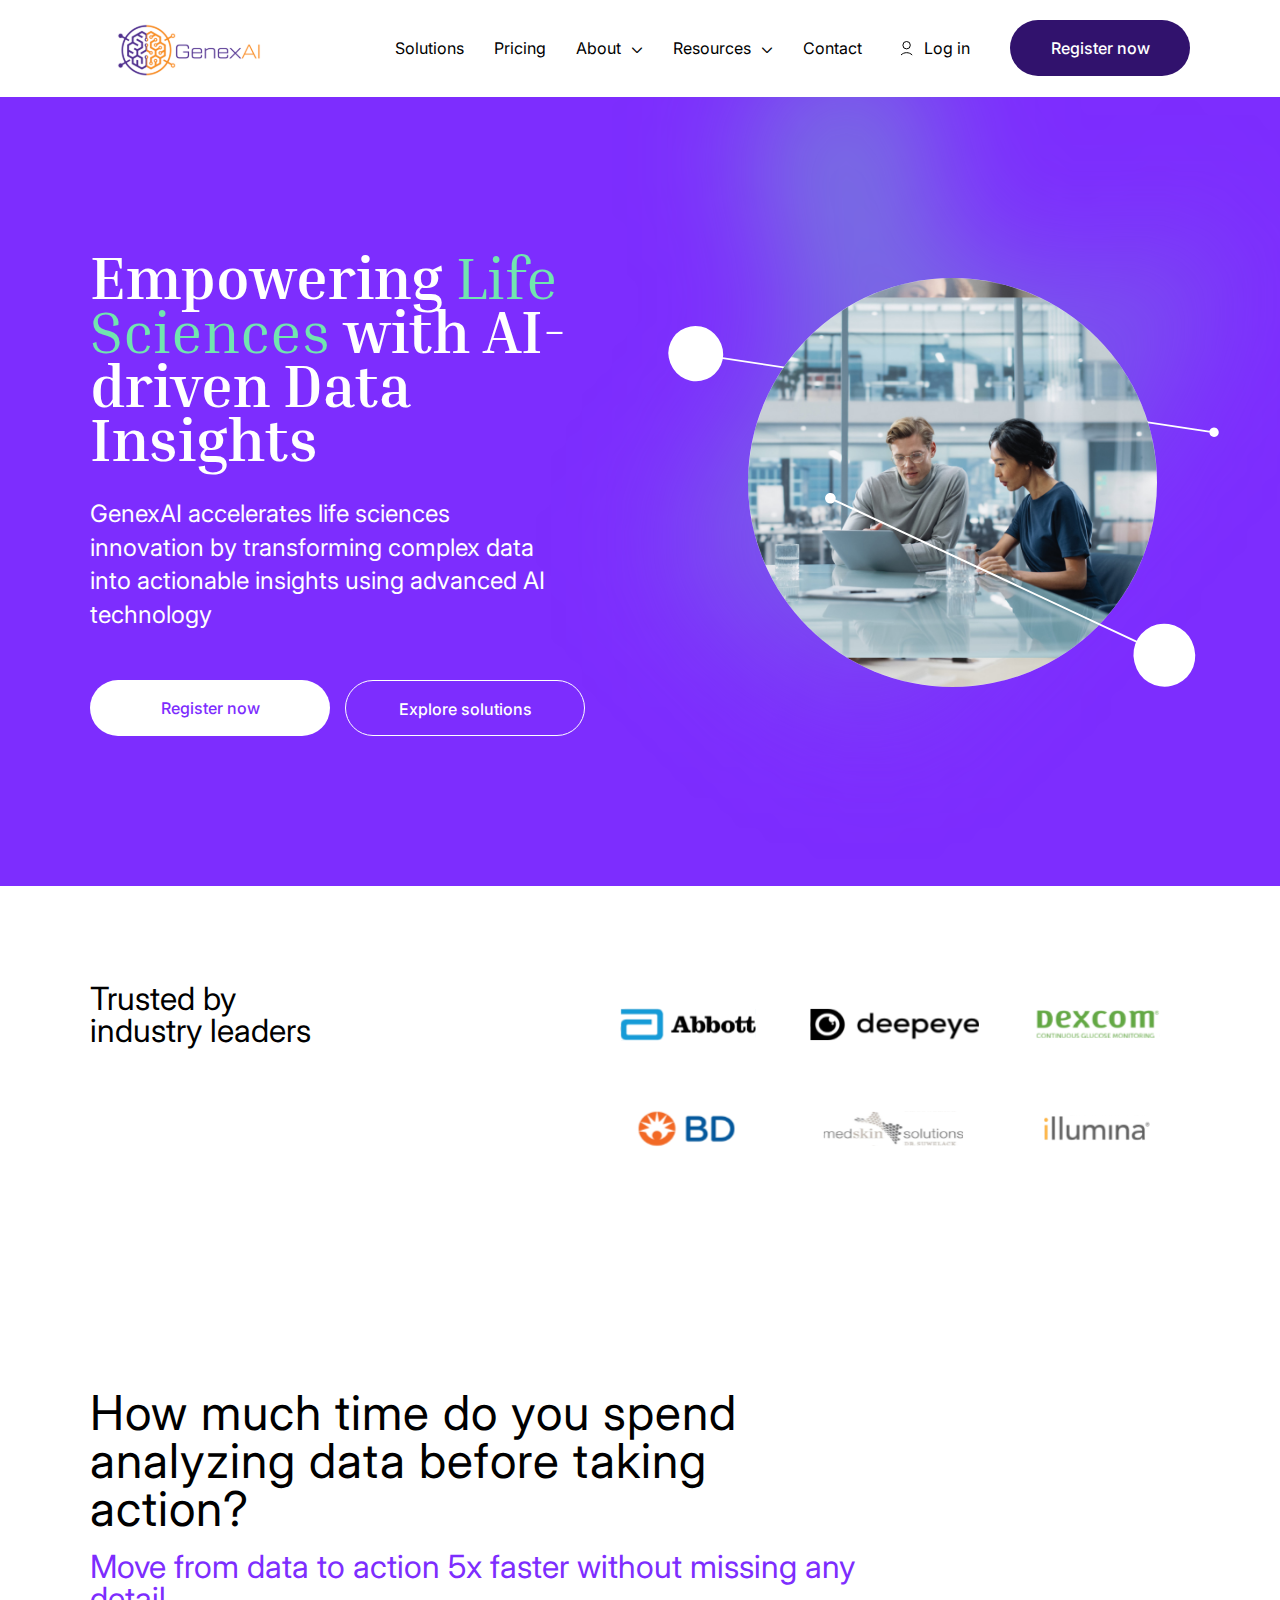
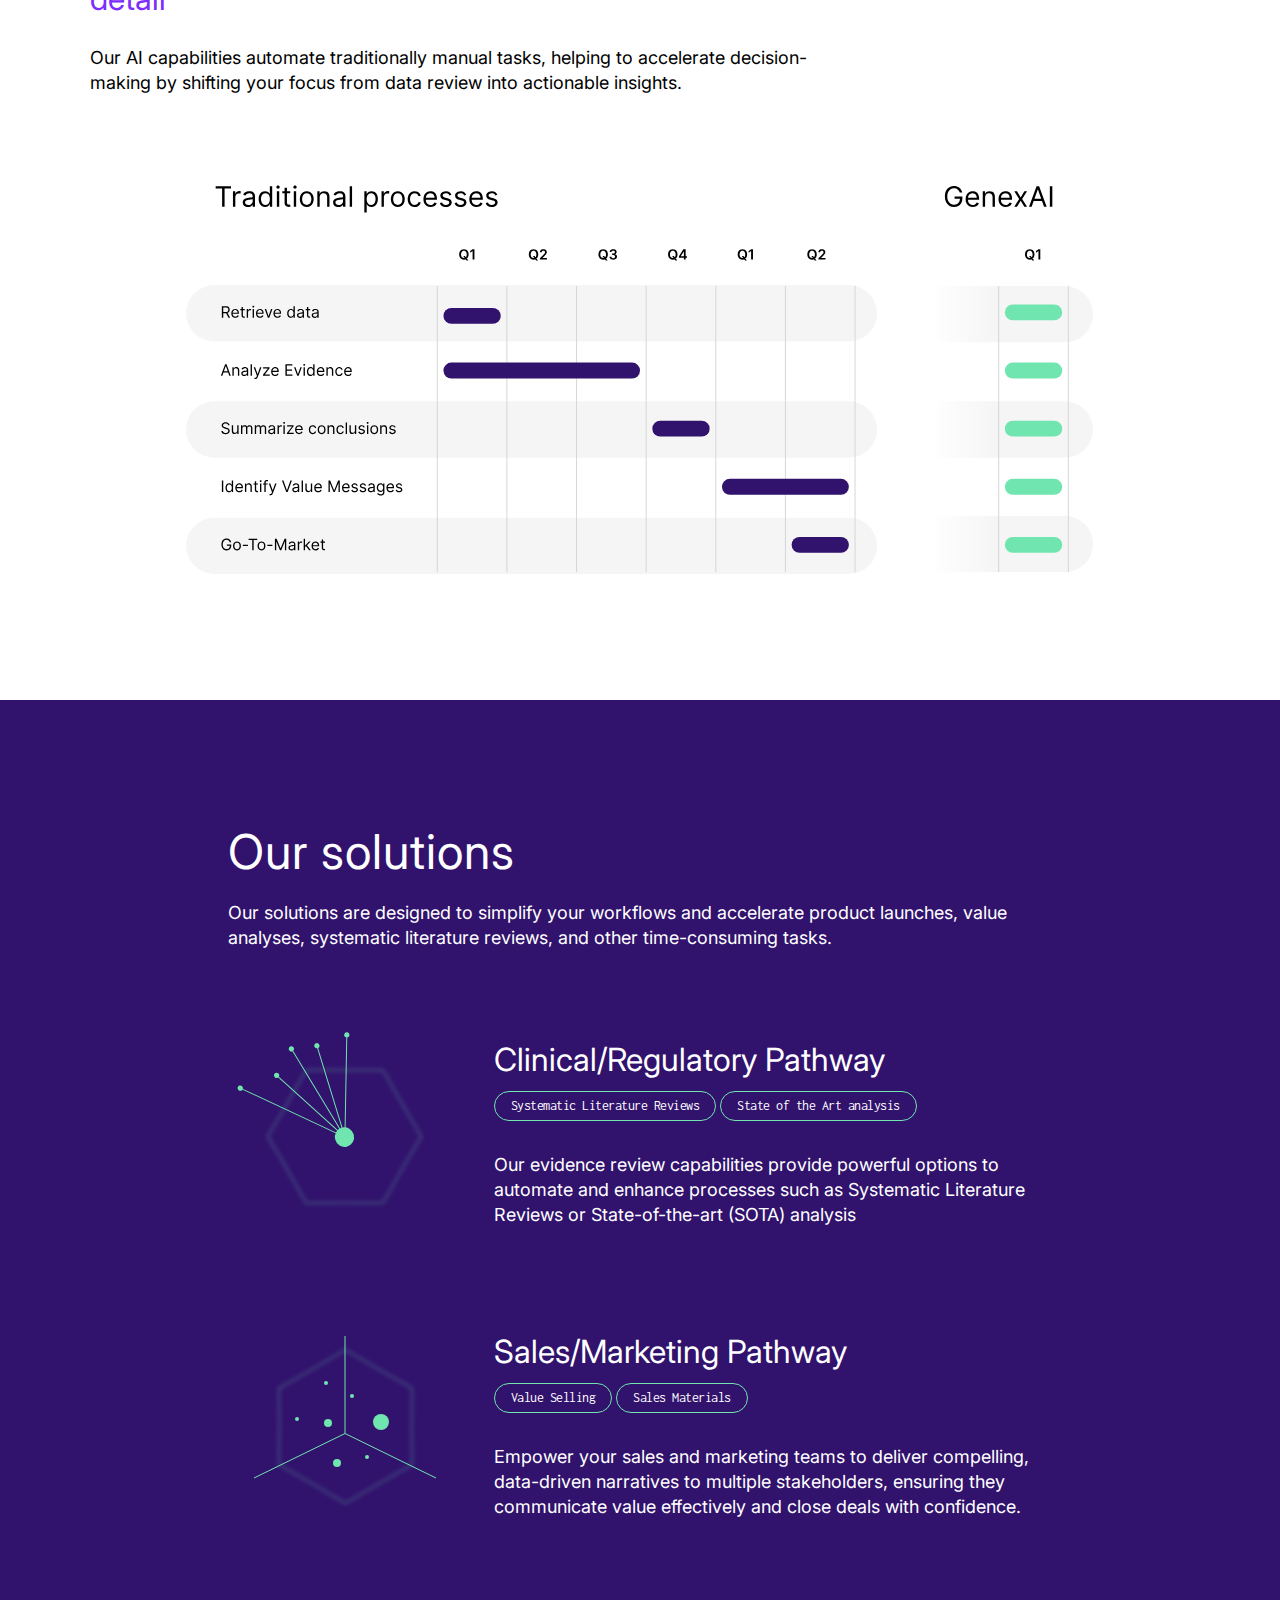
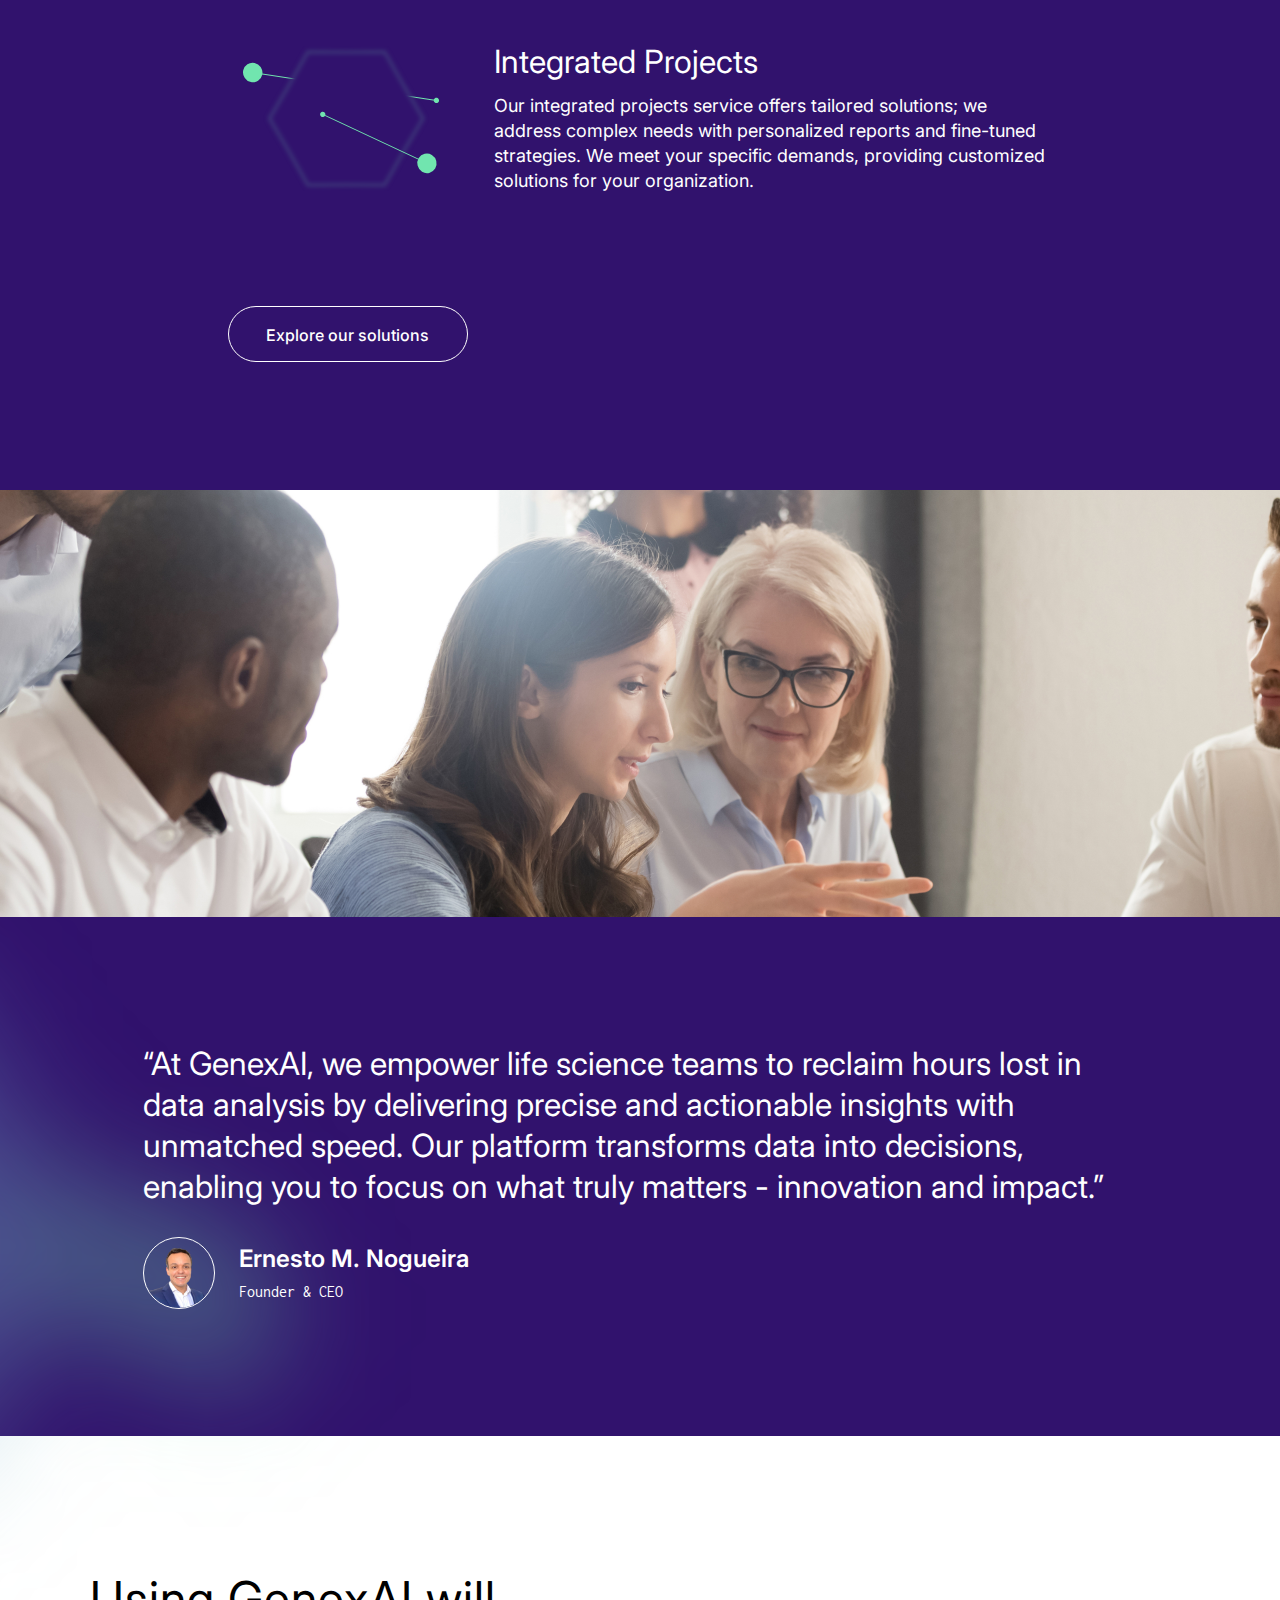
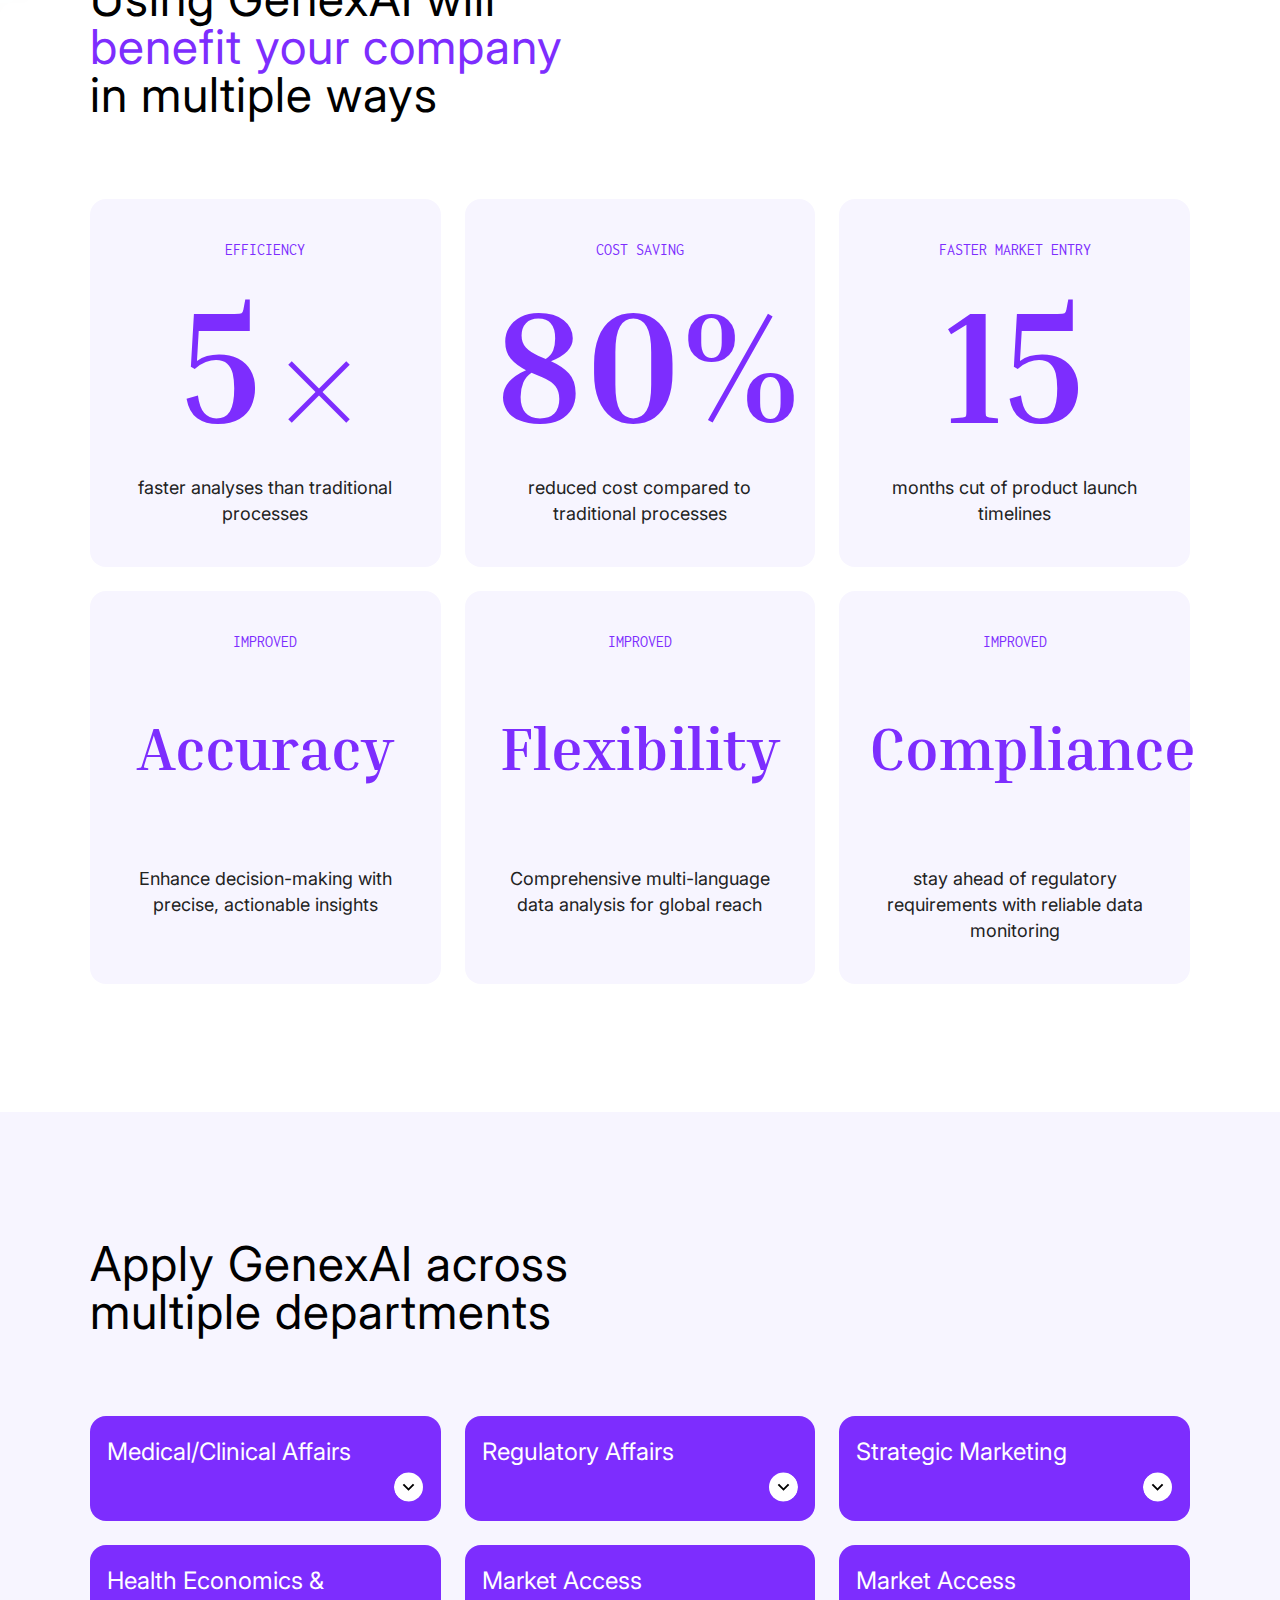
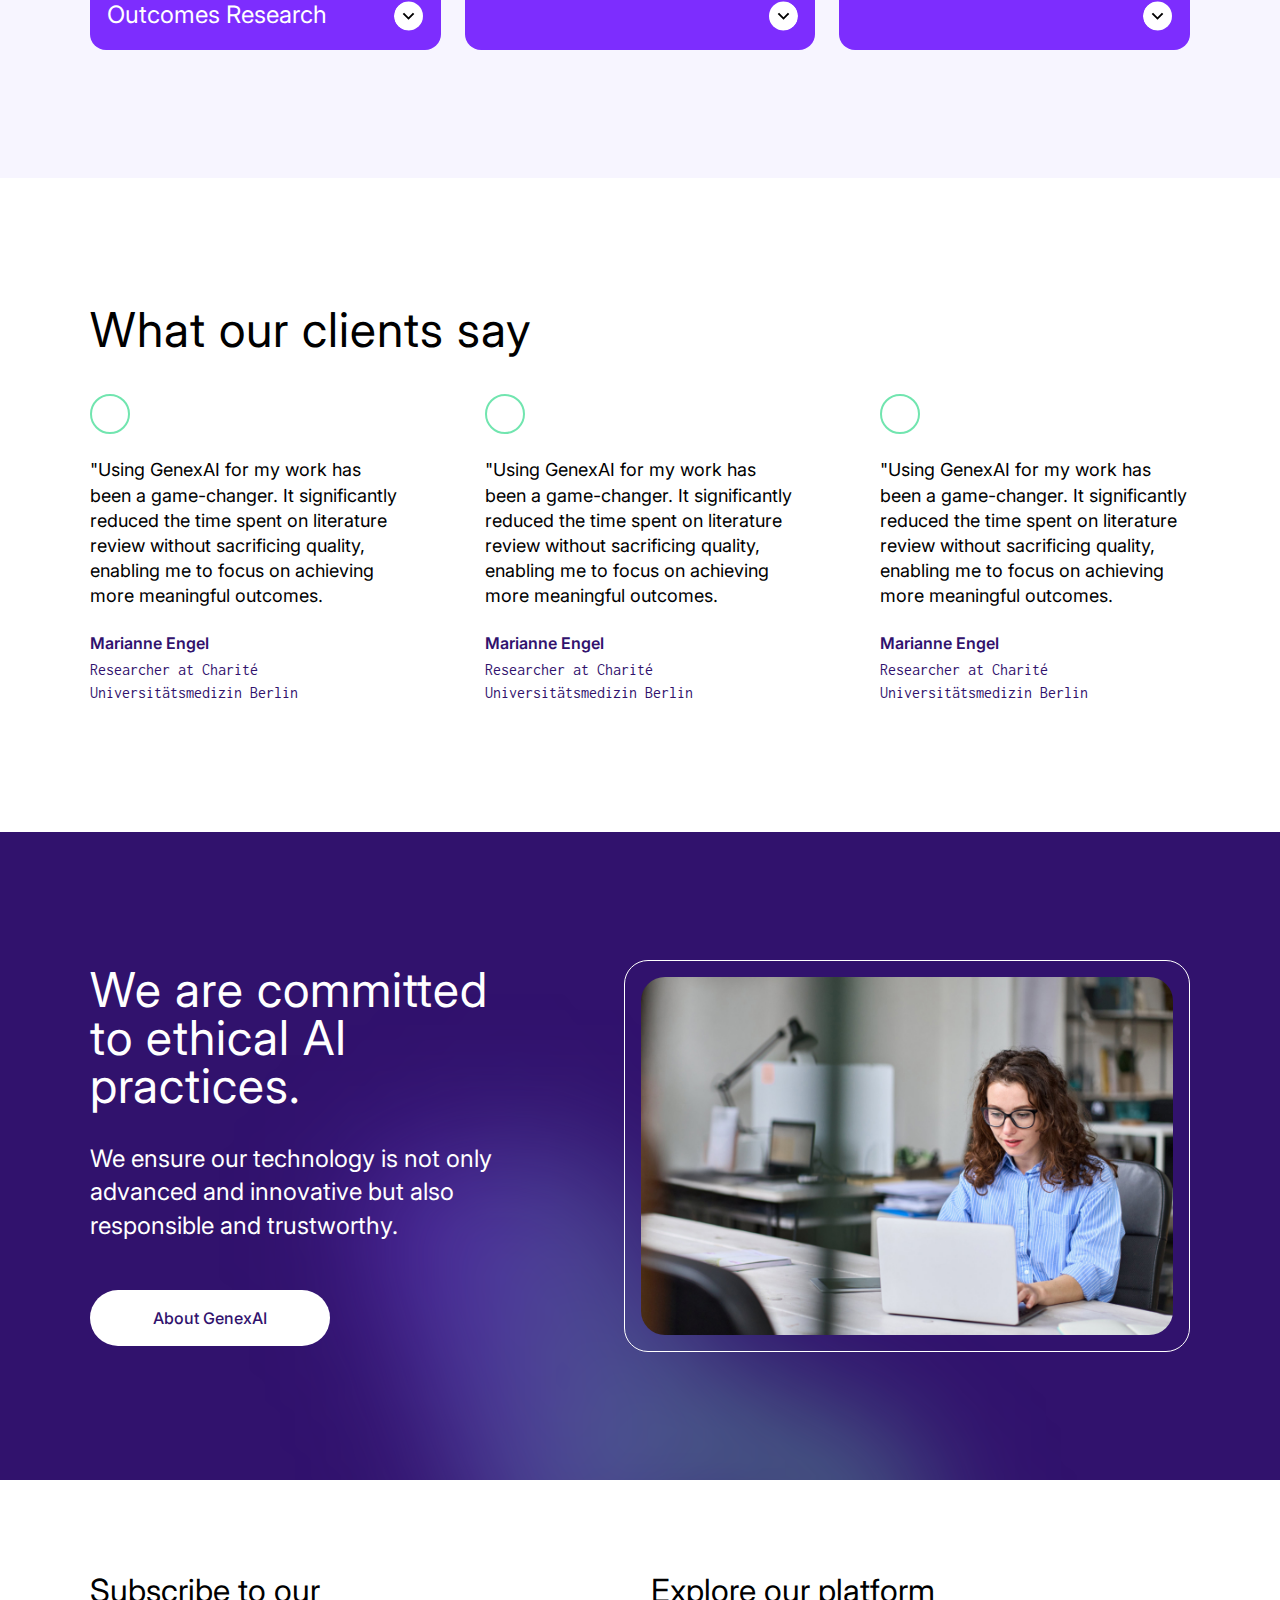
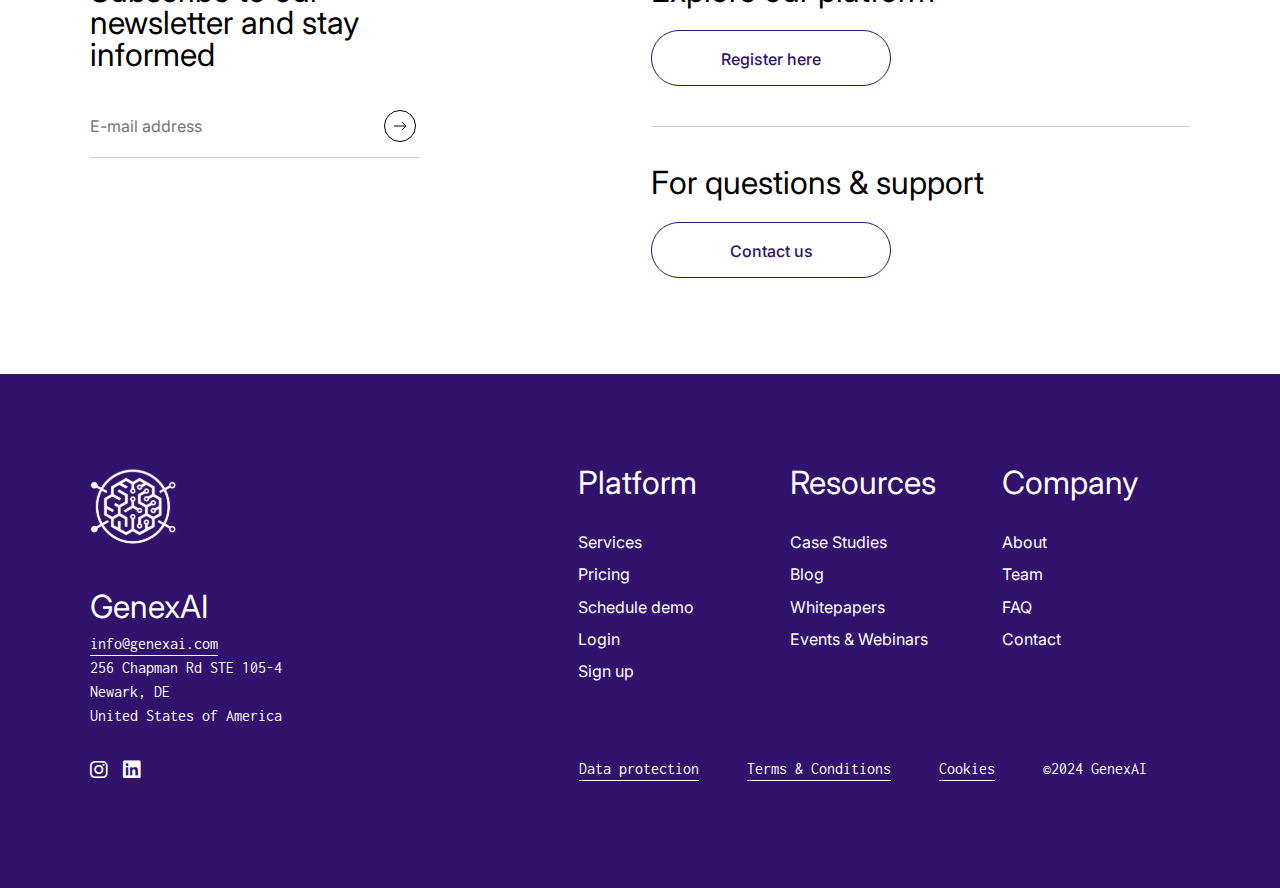
==== html/index.html @ 66874c9f "add" ====
<!doctype html>
<html lang="en">
<head>
	<meta charset="UTF-8">
	<meta name="viewport"
				content="width=device-width, user-scalable=no, initial-scale=1.0, maximum-scale=1.0, minimum-scale=1.0">
	<meta http-equiv="X-UA-Compatible" content="ie=edge">
	<title>GenexAI</title>

	
	<!-- Main style -->
	<link rel="stylesheet" href="css/normalize.css"/>
	<link rel="preconnect" href="https://fonts.googleapis.com">
	<link rel="preconnect" href="https://fonts.gstatic.com" crossorigin>
	<link href="https://fonts.googleapis.com/css2?family=Inria+Serif:ital,wght@0,300;0,400;0,700;1,300;1,400;1,700&family=Inter:ital,opsz,wght@0,14..32,100..900;1,14..32,100..900&display=swap&family=Inconsolata:wght@200..900&display=swap" rel="stylesheet">
	<link rel="stylesheet" type="text/css" href="fonts/FA5PRO-master/css/all.css"/>
	<link rel="stylesheet" href="css/jquery.fancybox.min.css"/>
	<link rel="stylesheet" type="text/css" href="css/nice-select.css"/>
	<link rel="stylesheet" type="text/css" href="css/swiper.min.css"/>
	<link rel="stylesheet" type="text/css" href="css/styles.css"/>
	<link rel="stylesheet" type="text/css" href="css/responsive.css"/>
	
</head>
<body>

  <header>
		<div class="top-line">
			<div class="content-width">
				<div class="logo-wrap">
					<a href="index.html">
						<img src="img/logo.svg" alt="">
					</a>
				</div>
				<nav class="menu-wrap">
					<ul class="top-menu">
						<li><a href="#" data-item="Solutions"><span>Solutions</span></a></li>
						<li><a href="#" data-item="Pricing"><span>Pricing</span></a></li>
						<li>
							<a href="#" data-item="About"><span>About</span><i class="fa-regular fa-chevron-down"></i></a>
							<ul class="sub-menu">
								<li><a href="#">Company</a></li>
								<li><a href="#">Team</a></li>
								<li><a href="#">FAQ</a></li>
							</ul>
						</li>
						<li>
							<a href="#" data-item="Resources"><span>Resources</span><i class="fa-regular fa-chevron-down"></i></a>
							<ul class="sub-menu">
								<li><a href="#">Company</a></li>
								<li><a href="#">Team</a></li>
								<li><a href="#">FAQ</a></li>
							</ul>
						</li>
						<li><a href="#" data-item="Contact"><span>Contact</span></a></li>
					</ul>
					<div class="btn-wrap">
						<div class="login">
							<a href="#"><img src="img/icon-1.svg" alt="">Log in</a>
						</div>
						<div class="reg">
							<a href="#" class="btn-head">Register now</a>
						</div>
						<div class="open-menu">
							<a href="#">
								<span></span>
								<span></span>
								<span></span>
							</a>
						</div>
					</div>
				</nav>
			</div>
		</div>
  </header>

	<div class="menu-responsive" id="menu-responsive" style="display: none">
		<div class="top">
			<div class="close-menu">
				<a href="#"><i class="fal fa-times"></i></a>
			</div>
		</div>
		<div class="wrap">
			<div class="logo-wrap">
				<a href="index.html">
					<img src="img/logo.svg" alt="">
				</a>
			</div>
			<nav class="mob-menu-wrap">
				<ul class="mob-menu ">
					<li><a href="#">Solutions</a></li>
					<li><a href="#">Pricing</a></li>
					<li class="sub-item ">
						<a href="#">About</a>
						<ul class="sub-menu">
							<li><a href="#">Company</a></li>
							<li><a href="#">Team</a></li>
							<li><a href="#">FAQ</a></li>
						</ul>
					</li>
					<li class="sub-item">
						<a href="#">Resources</a>
						<ul class="sub-menu">
							<li><a href="#">Company</a></li>
							<li><a href="#">Team</a></li>
							<li><a href="#">FAQ</a></li>
						</ul>
					</li>
					<li><a href="#">Contact</a></li>
				</ul>
			</nav>
		</div>
	</div>

	<main>

		<section class="home-banner">
			<div class="content-width">
				<div class="text">
					<h1>Empowering <b>Life Sciences</b> with AI-driven Data Insights</h1>
					<p>GenexAI accelerates life sciences innovation by transforming complex data into actionable insights using advanced AI technology</p>
					<div class="btn-wrap">
						<a href="#" class="btn-white">Register now</a>
						<a href="#" class="btn-border">Explore solutions</a>
					</div>
				</div>
				<figure>
					<img src="img/img-1.jpg" alt="" class="img-1">
					<img src="img/before-1.svg" alt="" class="img-2">
					<img src="img/after-1.svg" alt="" class="img-3">
				</figure>
			</div>
		</section>

		<section class="logo-block">
			<div class="content-width">
				<div class="title-wrap">
					<h3>Trusted by <br>industry leaders</h3>
				</div>
				<div class="logo-wrap">
					<div class="item">
						<a href="#"><img src="img/logo-2-1.svg" alt=""></a>
					</div>
					<div class="item">
						<a href="#"><img src="img/logo-2-2.svg" alt=""></a>
					</div>
					<div class="item">
						<a href="#"><img src="img/logo-2-3.svg" alt=""></a>
					</div>
					<div class="item">
						<a href="#"><img src="img/logo-2-4.svg" alt=""></a>
					</div>
					<div class="item">
						<a href="#"><img src="img/logo-2-5.svg" alt=""></a>
					</div>
					<div class="item">
						<a href="#"><img src="img/logo-2-6.svg" alt=""></a>
					</div>
				</div>
			</div>
		</section>

		<section class="graph-block">
			<div class="content-width">
				<div class="title-wrap">
					<h2>How much time do you spend analyzing data before taking action?</h2>
					<h3 class="sub-title">Move from data to action 5x faster without missing any detail</h3>
					<p>Our AI capabilities automate traditionally manual tasks, helping to accelerate decision-making by shifting your focus from data review into actionable insights.</p>
				</div>
				<figure>
					<img src="img/img-2.svg" alt="">
					<img src="img/img-2-1.svg" alt="" class="mob">
				</figure>
			</div>
		</section>

		<section class="solutions">
			<div class="content-width">
				<div class="content">
					<div class="title-wrap">
						<h2>Our solutions</h2>
						<p>Our solutions are designed to simplify your workflows and accelerate product launches, value analyses, systematic literature reviews, and other time-consuming tasks. </p>
					</div>
					<div class="item">
						<figure>
							<img src="img/img-3-1.svg" alt="">
						</figure>
						<div class="text">
							<h3>Clinical/Regulatory Pathway</h3>
							<ul class="label">
								<li>Systematic Literature Reviews</li>
								<li>State of the Art analysis</li>
							</ul>
							<p>Our evidence review capabilities provide powerful options to automate and enhance processes such as Systematic Literature Reviews or State-of-the-art (SOTA) analysis</p>
						</div>
					</div>
					<div class="item">
						<figure>
							<img src="img/img-3-2.svg" alt="">
						</figure>
						<div class="text">
							<h3>Sales/Marketing Pathway</h3>
							<ul class="label">
								<li>Value Selling</li>
								<li>Sales Materials</li>
							</ul>
							<p>Empower your sales and marketing teams to deliver compelling, data-driven narratives to multiple stakeholders, ensuring they communicate value effectively and close deals with confidence.</p>
						</div>
					</div>
					<div class="item">
						<figure>
							<img src="img/img-3-3.svg" alt="">
						</figure>
						<div class="text">
							<h3>Integrated Projects</h3>
							<p>Our integrated projects service offers tailored solutions; we address complex needs with personalized reports and fine-tuned strategies. We meet your specific demands, providing customized solutions for your organization.</p>
						</div>
					</div>
					<div class="btn-wrap">
						<a href="#" class="btn-border">Explore our solutions</a>
					</div>
				</div>
			</div>
		</section>
		
		<section class="blockquote-block">
			<figure>
				<img src="img/img-4.jpg" alt="">
				<img src="img/img-4-1.jpg" alt="" class="mob">
			</figure>
			<div class="content-width">
				<div class="content">
					<blockquote>“<span>At GenexAI, we empower life science teams to reclaim hours lost in data analysis by delivering precise and actionable insights with unmatched speed. Our platform transforms data into decisions, enabling you to focus on what truly matters - innovation and impact.</span>”</blockquote>
					<div class="user">
						<div class="user-img">
							<img src="img/img-5.png" alt="">
						</div>
						<div class="text">
							<h6>Ernesto M. Nogueira</h6>
							<p>Founder & CEO</p>
						</div>
					</div>
				</div>
			</div>
		</section>

		<section class="item-3x">
			<div class="content-width">
				<div class="title-wrap">
					<h2>Using GenexAI will <b>benefit your company</b> in multiple ways</h2>
				</div>
				<div class="content">
					<div class="item">
						<p class="top">Efficiency</p>
						<p class="number">5 <img src="img/icon-2.svg" alt=""></p>
						<p>faster analyses than traditional processes</p>
					</div>
					<div class="item">
						<p class="top">cost saving</p>
						<p class="number">80%</p>
						<p>reduced cost compared to traditional processes</p>
					</div>
					<div class="item">
						<p class="top">faster market entry</p>
						<p class="number">15</p>
						<p>months cut of product launch timelines</p>
					</div>
					<div class="item">
						<p class="top">improved</p>
						<p class="text">Accuracy</p>
						<p>Enhance decision-making with precise, actionable insights</p>
					</div>
					<div class="item">
						<p class="top">improved</p>
						<p class="text">Flexibility</p>
						<p>Comprehensive multi-language data analysis for global reach</p>
					</div>
					<div class="item">
						<p class="top">improved</p>
						<p class="text">Compliance</p>
						<p>stay ahead of regulatory requirements with reliable data monitoring</p>
					</div>
				</div>
			</div>
		</section>

		<section class="faq-3x">
			<div class="content-width">
				<div class="title-wrap">
					<h2>Apply GenexAI across multiple departments</h2>
				</div>
				<div class="content">
					<div class="item">
						<ul class="accordion">
							<li class="accordion-item">
								<div class="accordion-thumb"><p>Medical/Clinical Affairs</p></div>
								<div class="accordion-panel">
									<div class="wrap">
										<ul>
											<li>Accelerate clinical trial insights through rapid evidence assessment</li>
											<li>Perform fast and thorough evidence reviews</li>
											<li>Enhance identification of clinical benefits and claims</li>
										</ul>
									</div>
								</div>
							</li>
						</ul>
						<ul class="accordion">
							<li class="accordion-item">
								<div class="accordion-thumb"><p>Health Economics & Outcomes Research</p></div>
								<div class="accordion-panel">
									<div class="wrap">
										<ul>
											<li>Accelerate clinical trial insights through rapid evidence assessment</li>
											<li>Perform fast and thorough evidence reviews</li>
											<li>Enhance identification of clinical benefits and claims</li>
										</ul>
									</div>
								</div>
							</li>
						</ul>

					</div>
					<div class="item">
						<ul class="accordion">
							<li class="accordion-item">
								<div class="accordion-thumb"><p>Regulatory Affairs</p></div>
								<div class="accordion-panel">
									<div class="wrap">
										<ul>
											<li>Accelerate clinical trial insights through rapid evidence assessment</li>
											<li>Perform fast and thorough evidence reviews</li>
											<li>Enhance identification of clinical benefits and claims</li>
										</ul>
									</div>
								</div>
							</li>
						</ul>
						<ul class="accordion">
							<li class="accordion-item">
								<div class="accordion-thumb"><p>Market Access</p></div>
								<div class="accordion-panel">
									<div class="wrap">
										<ul>
											<li>Accelerate clinical trial insights through rapid evidence assessment</li>
											<li>Perform fast and thorough evidence reviews</li>
											<li>Enhance identification of clinical benefits and claims</li>
										</ul>
									</div>
								</div>
							</li>
						</ul>
					</div>
					<div class="item">
						<ul class="accordion">
							<li class="accordion-item">
								<div class="accordion-thumb"><p>Strategic Marketing</p></div>
								<div class="accordion-panel">
									<div class="wrap">
										<ul>
											<li>Accelerate clinical trial insights through rapid evidence assessment</li>
											<li>Perform fast and thorough evidence reviews</li>
											<li>Enhance identification of clinical benefits and claims</li>
										</ul>
									</div>
								</div>
							</li>
						</ul>
						<ul class="accordion">
							<li class="accordion-item">
								<div class="accordion-thumb"><p>Market Access</p></div>
								<div class="accordion-panel">
									<div class="wrap">
										<ul>
											<li>Accelerate clinical trial insights through rapid evidence assessment</li>
											<li>Perform fast and thorough evidence reviews</li>
											<li>Enhance identification of clinical benefits and claims</li>
										</ul>
									</div>
								</div>
							</li>
						</ul>
					</div>
				</div>
			</div>
		</section>

		<section class="client-say">
			<div class="content-width">
				<h2>What our clients say</h2>
				<div class="content">
					<div class="item">
						<div class="icon-wrap">
							<img src="img/icon-4.svg" alt="">
						</div>
						<blockquote>"<span>Using GenexAI for my work has been a game-changer. It significantly reduced the time spent on literature review without sacrificing quality, enabling me to focus on achieving more meaningful outcomes.</span></blockquote>
						<h6>Marianne Engel</h6>
						<p>Researcher at Charité</p>
						<p>Universitätsmedizin Berlin</p>
					</div>
					<div class="item">
						<div class="icon-wrap">
							<img src="img/icon-4.svg" alt="">
						</div>
						<blockquote>"<span>Using GenexAI for my work has been a game-changer. It significantly reduced the time spent on literature review without sacrificing quality, enabling me to focus on achieving more meaningful outcomes.</span></blockquote>
						<h6>Marianne Engel</h6>
						<p>Researcher at Charité</p>
						<p>Universitätsmedizin Berlin</p>
					</div>
					<div class="item">
						<div class="icon-wrap">
							<img src="img/icon-4.svg" alt="">
						</div>
						<blockquote>"<span>Using GenexAI for my work has been a game-changer. It significantly reduced the time spent on literature review without sacrificing quality, enabling me to focus on achieving more meaningful outcomes.</span></blockquote>
						<h6>Marianne Engel</h6>
						<p>Researcher at Charité</p>
						<p>Universitätsmedizin Berlin</p>
					</div>
				</div>
			</div>
		</section>

		<section class="text-img">
			<div class="content-width">
				<div class="content">
					<div class="text">
						<h2>We are committed to ethical AI practices.</h2>
						<p>We ensure our technology is not only advanced and innovative but also responsible and trustworthy.</p>
						<div class="btn-wrap">
							<a href="#" class="btn-white">About GenexAI</a>
						</div>
					</div>
					<figure>
						<img src="img/img-6.jpg" alt="">
					</figure>
				</div>
			</div>
		</section>

		
	</main>

  <footer>
    <div class="top">
			<div class="content-width">
				<div class="form-wrap">
					<h3>Subscribe to our newsletter and stay informed</h3>
					<form action="#" class="form-subscribe">
						<label for="email"></label>
						<input type="email" name="email" id="email" placeholder="E-mail address">
						<button type="submit" class="btn"><img src="img/icon-5.svg" alt=""></button>
					</form>
				</div>
				<div class="text">
					<div class="item">
						<h3>Explore our platform</h3>
						<div class="btn-wrap">
							<a href="#" class="btn-border btn-border-black">Register here</a>
						</div>
					</div>
					<div class="item">
						<h3>For questions & support</h3>
						<div class="btn-wrap">
							<a href="#" class="btn-border btn-border-black">Contact us</a>
						</div>
					</div>
				</div>
			</div>
		</div>

		<div class="bottom">
			<div class="content-width">
				<div class="logo-wrap">
					<div class="logo">
						<a href="index.html">
							<img src="img/logo-footer.svg" alt="">
						</a>
					</div>
					<h3 class="logo-title">GenexAI</h3>
					<p><a href="emailTo:info@genexai.com">info@genexai.com</a></p>
					<p>256 Chapman Rd STE 105-4</p>
					<p>Newark, DE</p>
					<p>United States of America</p>
					<ul class="soc">
						<li><a href="#"><i class="fa-brands fa-instagram"></i></a></li>
						<li><a href="#"><i class="fa-brands fa-linkedin"></i></a></li>
					</ul>
					
				</div>

				<nav class="footer-menu">
					<div class="item-menu">
						<h3><a href="#">Platform</a></h3>
						<ul>
							<li><a href="#">Services</a></li>
							<li><a href="#">Pricing</a></li>
							<li><a href="#">Schedule demo</a></li>
							<li><a href="#">Login</a></li>
							<li><a href="#">Sign up</a></li>
						</ul>
					</div>
					<div class="item-menu">
						<h3><a href="#">Resources</a></h3>
						<ul>
							<li><a href="#">Case Studies</a></li>
							<li><a href="#">Blog</a></li>
							<li><a href="#">Whitepapers</a></li>
							<li><a href="#">Events & Webinars</a></li>
						</ul>
					</div>
					<div class="item-menu">
						<h3><a href="#">Company</a></h3>
						<ul>
							<li><a href="#">About</a></li>
							<li><a href="#">Team</a></li>
							<li><a href="#">FAQ</a></li>
							<li><a href="#">Contact</a></li>
						</ul>
					</div>
					<div class="full-item">
						<ul>
							<li><a href="#">Data protection</a></li>
							<li><a href="#">Terms & Conditions</a></li>
							<li><a href="#">Cookies</a></li>
							<li>©2024 GenexAI</li>
						</ul>
					</div>
				</nav>
			</div>
		</div>
  </footer>

	<div id="default-popup " style="display:none;">
		<div class="popup-main">
		</div>
	</div>




  <script src="js/jquery.min.js"></script>
	<script src="js/swiper.js"></script>
	<script src="js/jquery.fancybox.min.js"></script>
	<script src="js/jquery.nice-select.min.js"></script>
	<script src="js/script.js"></script>
</body>
</html>
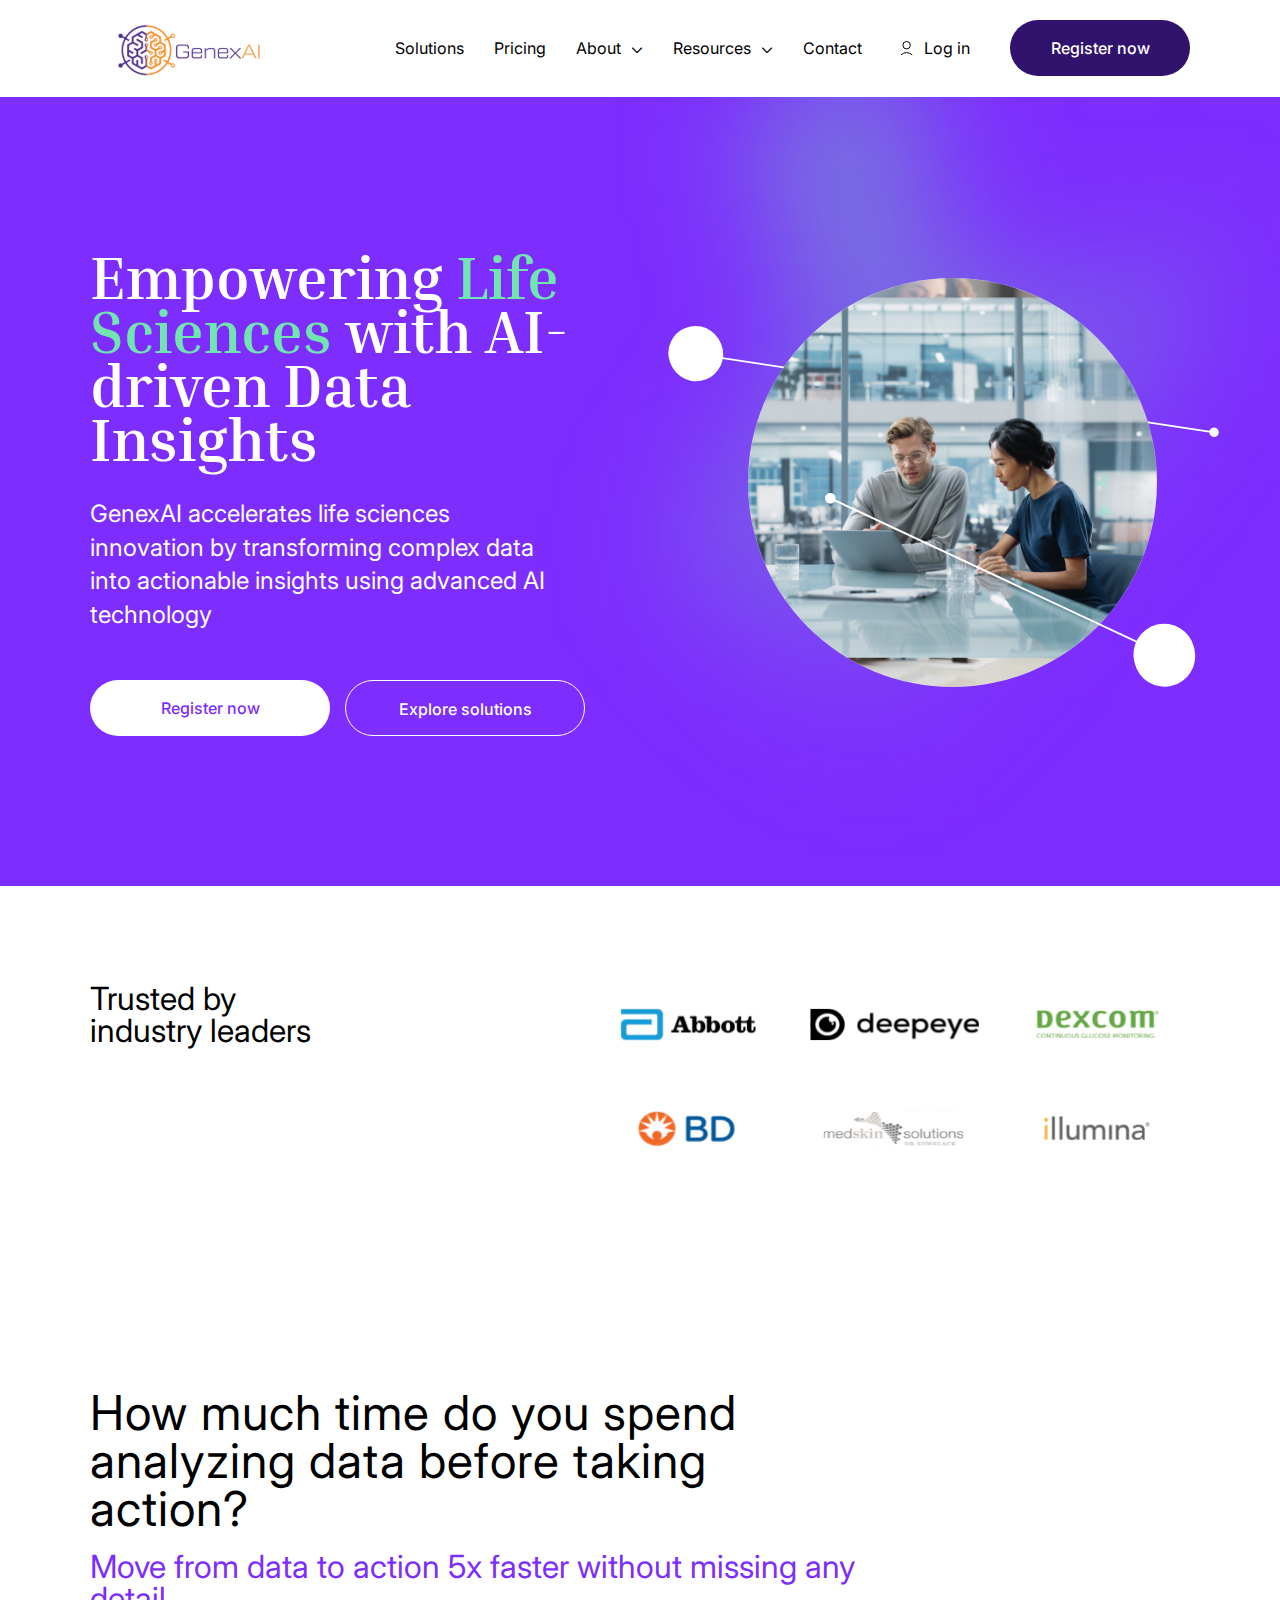
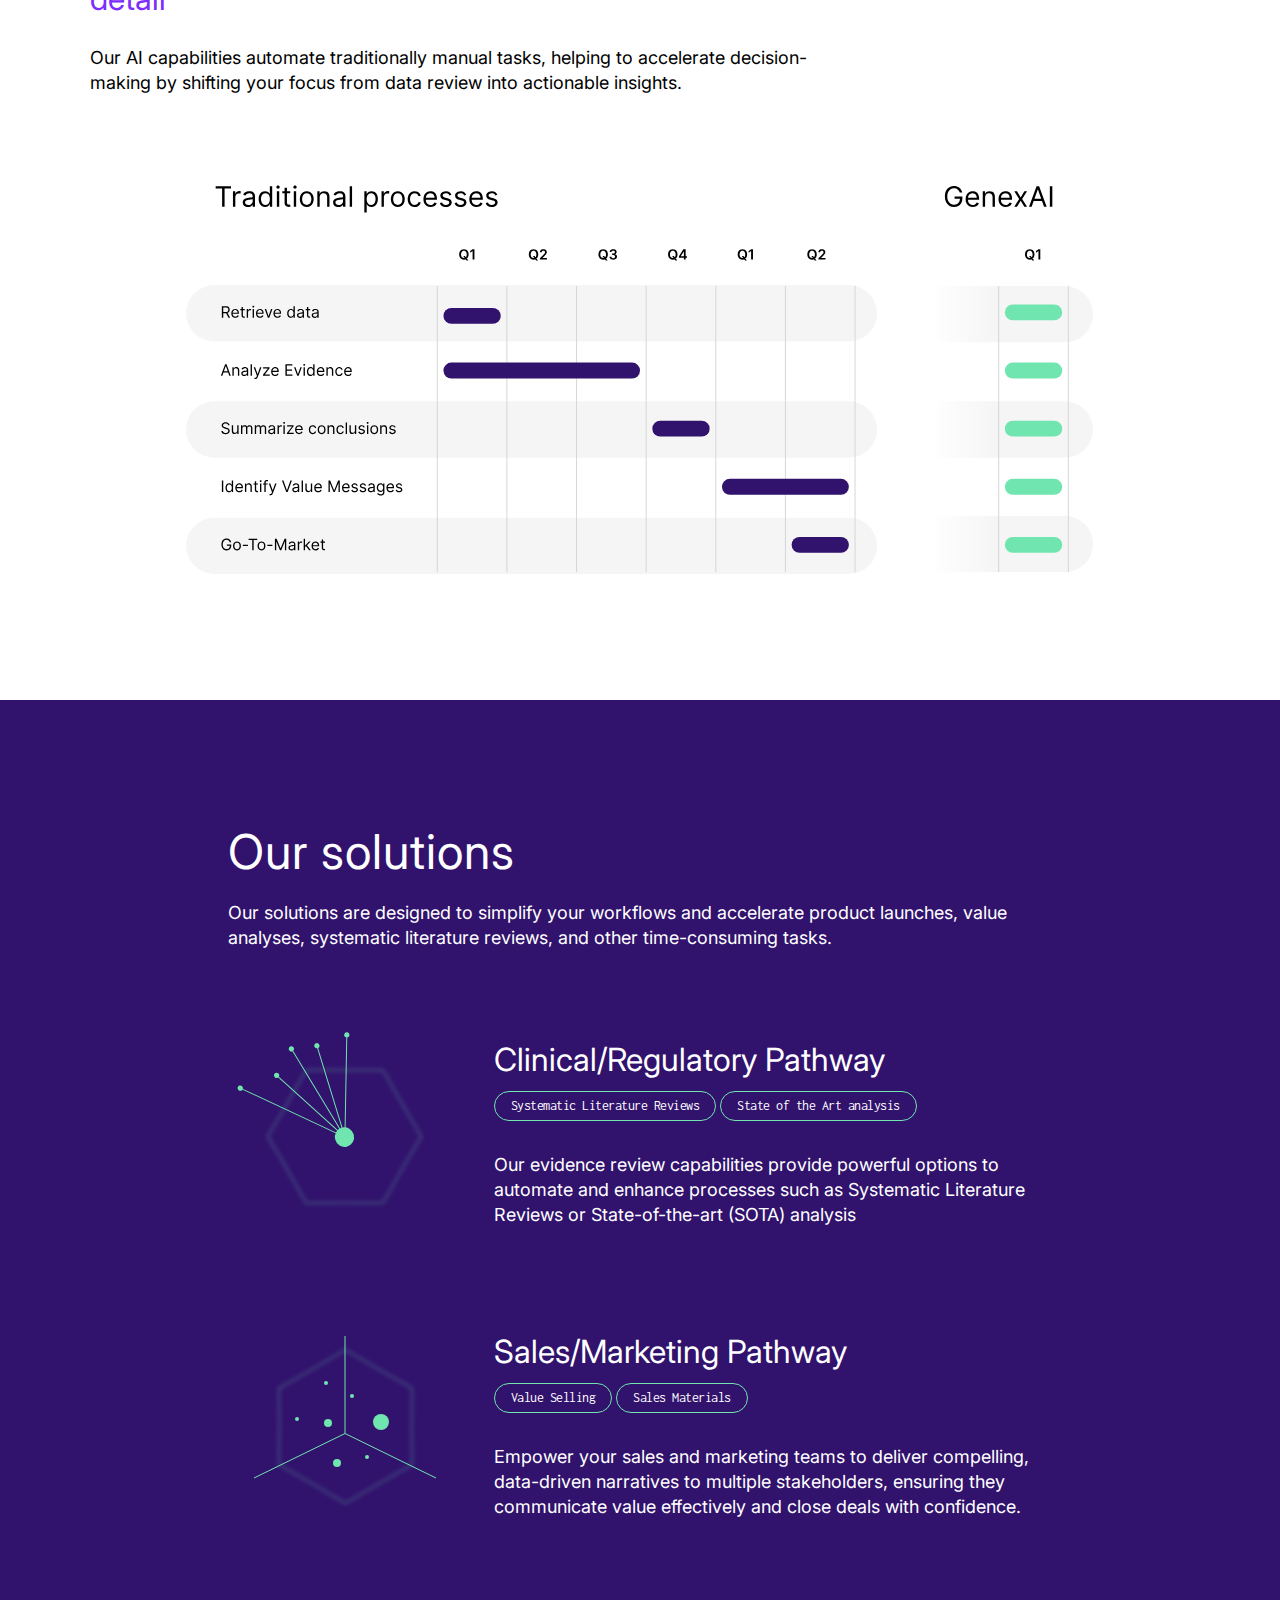
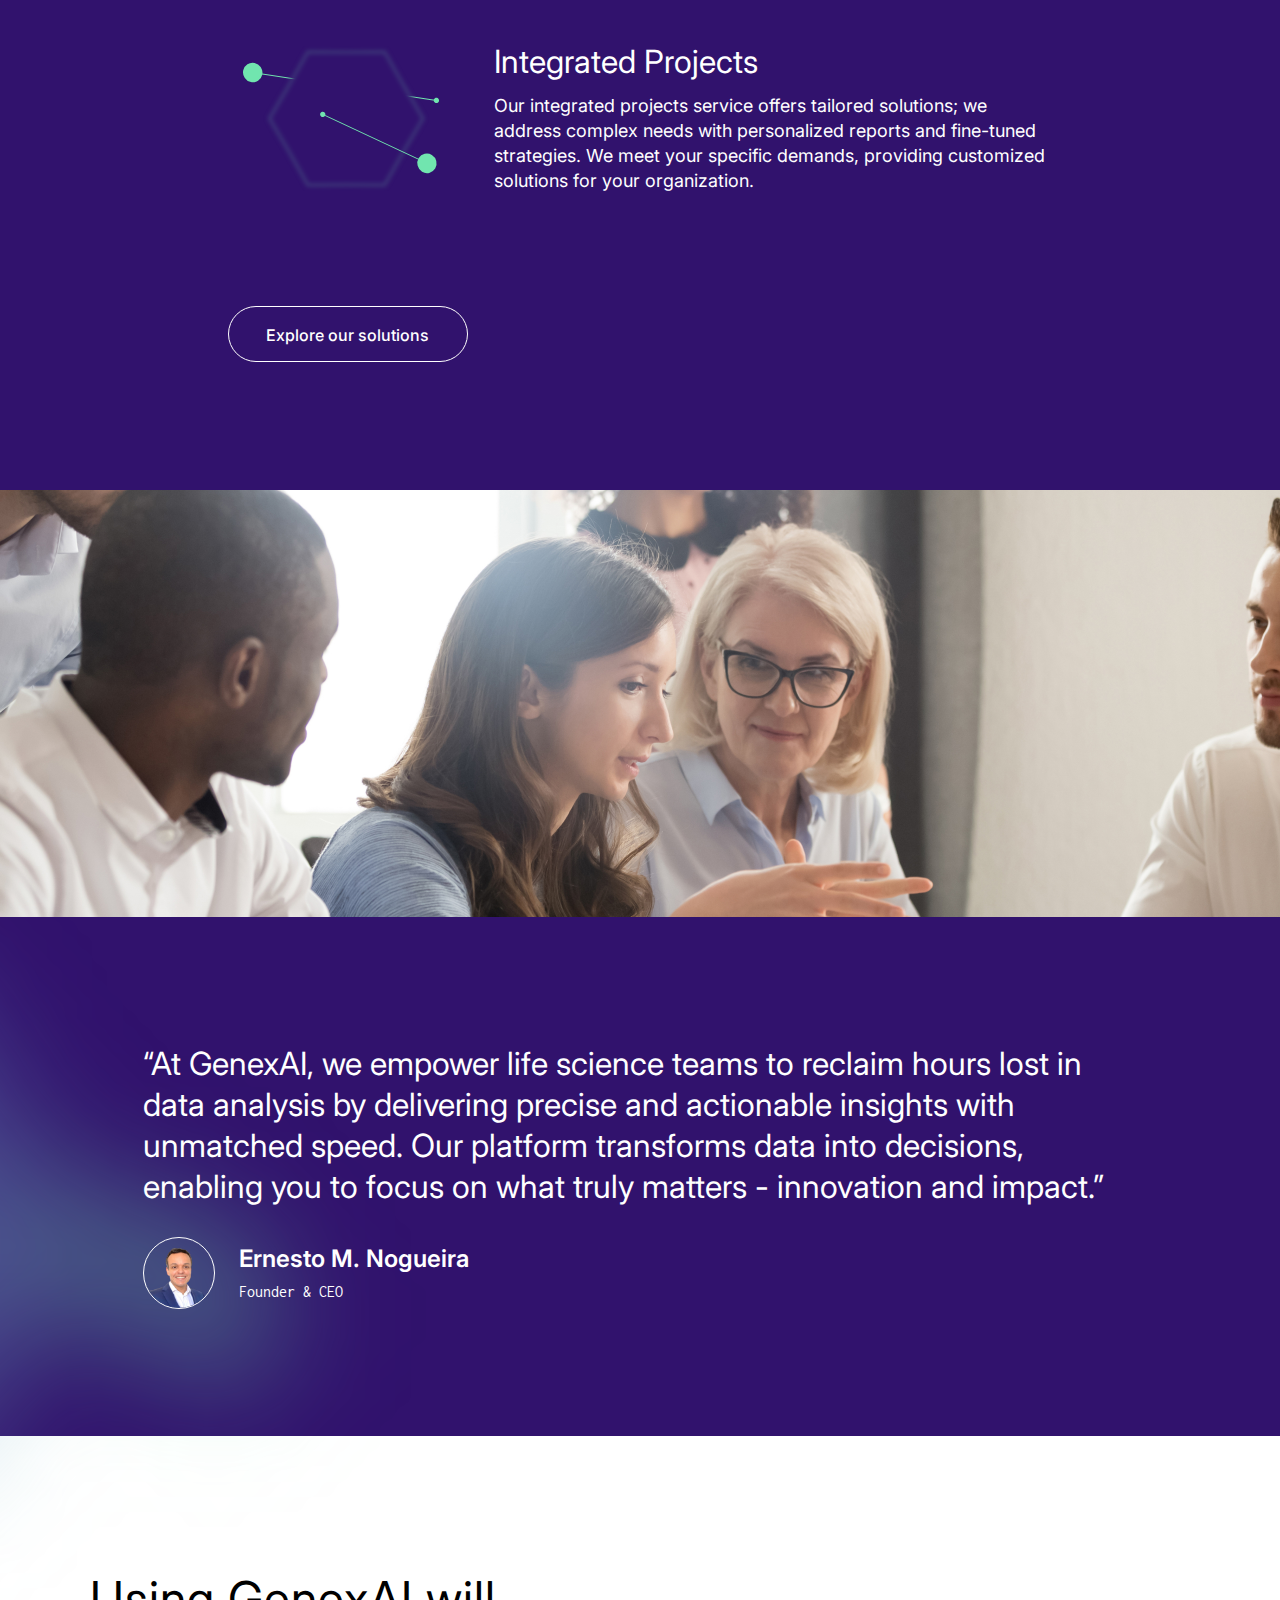
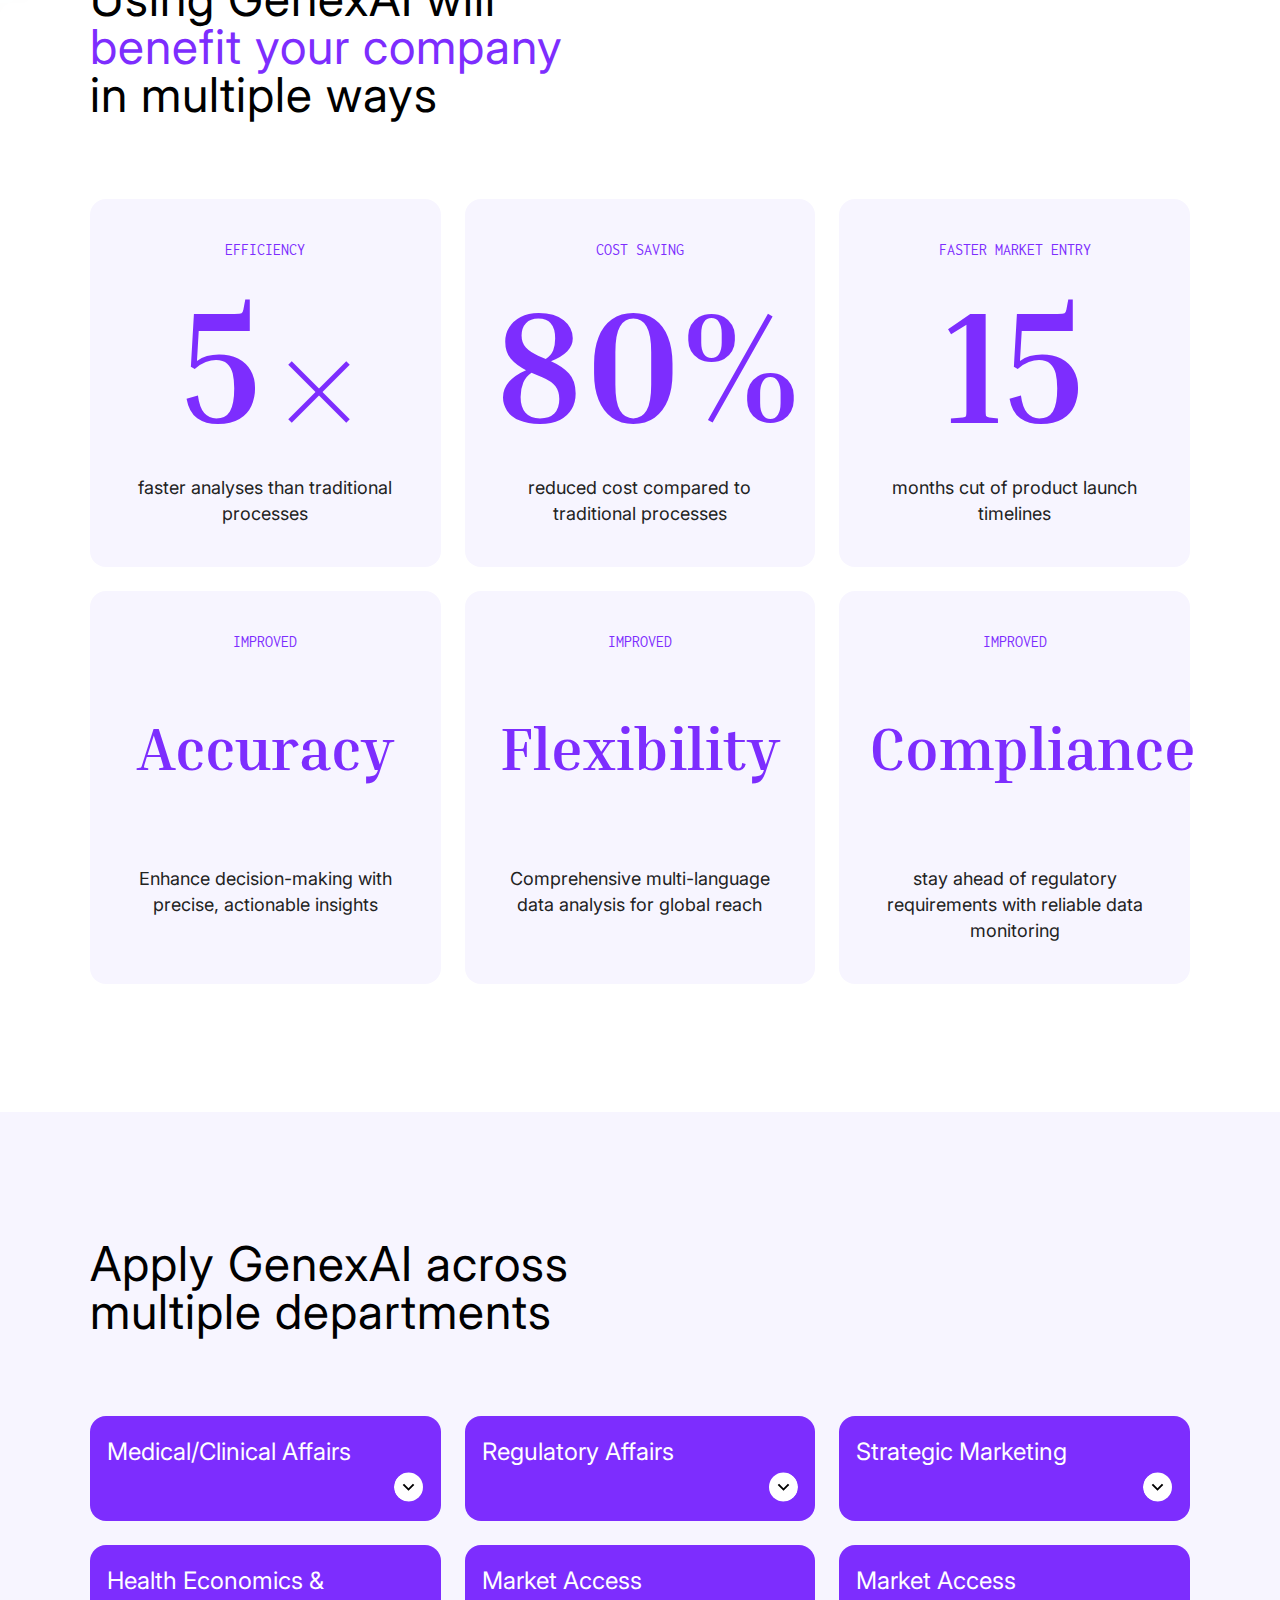
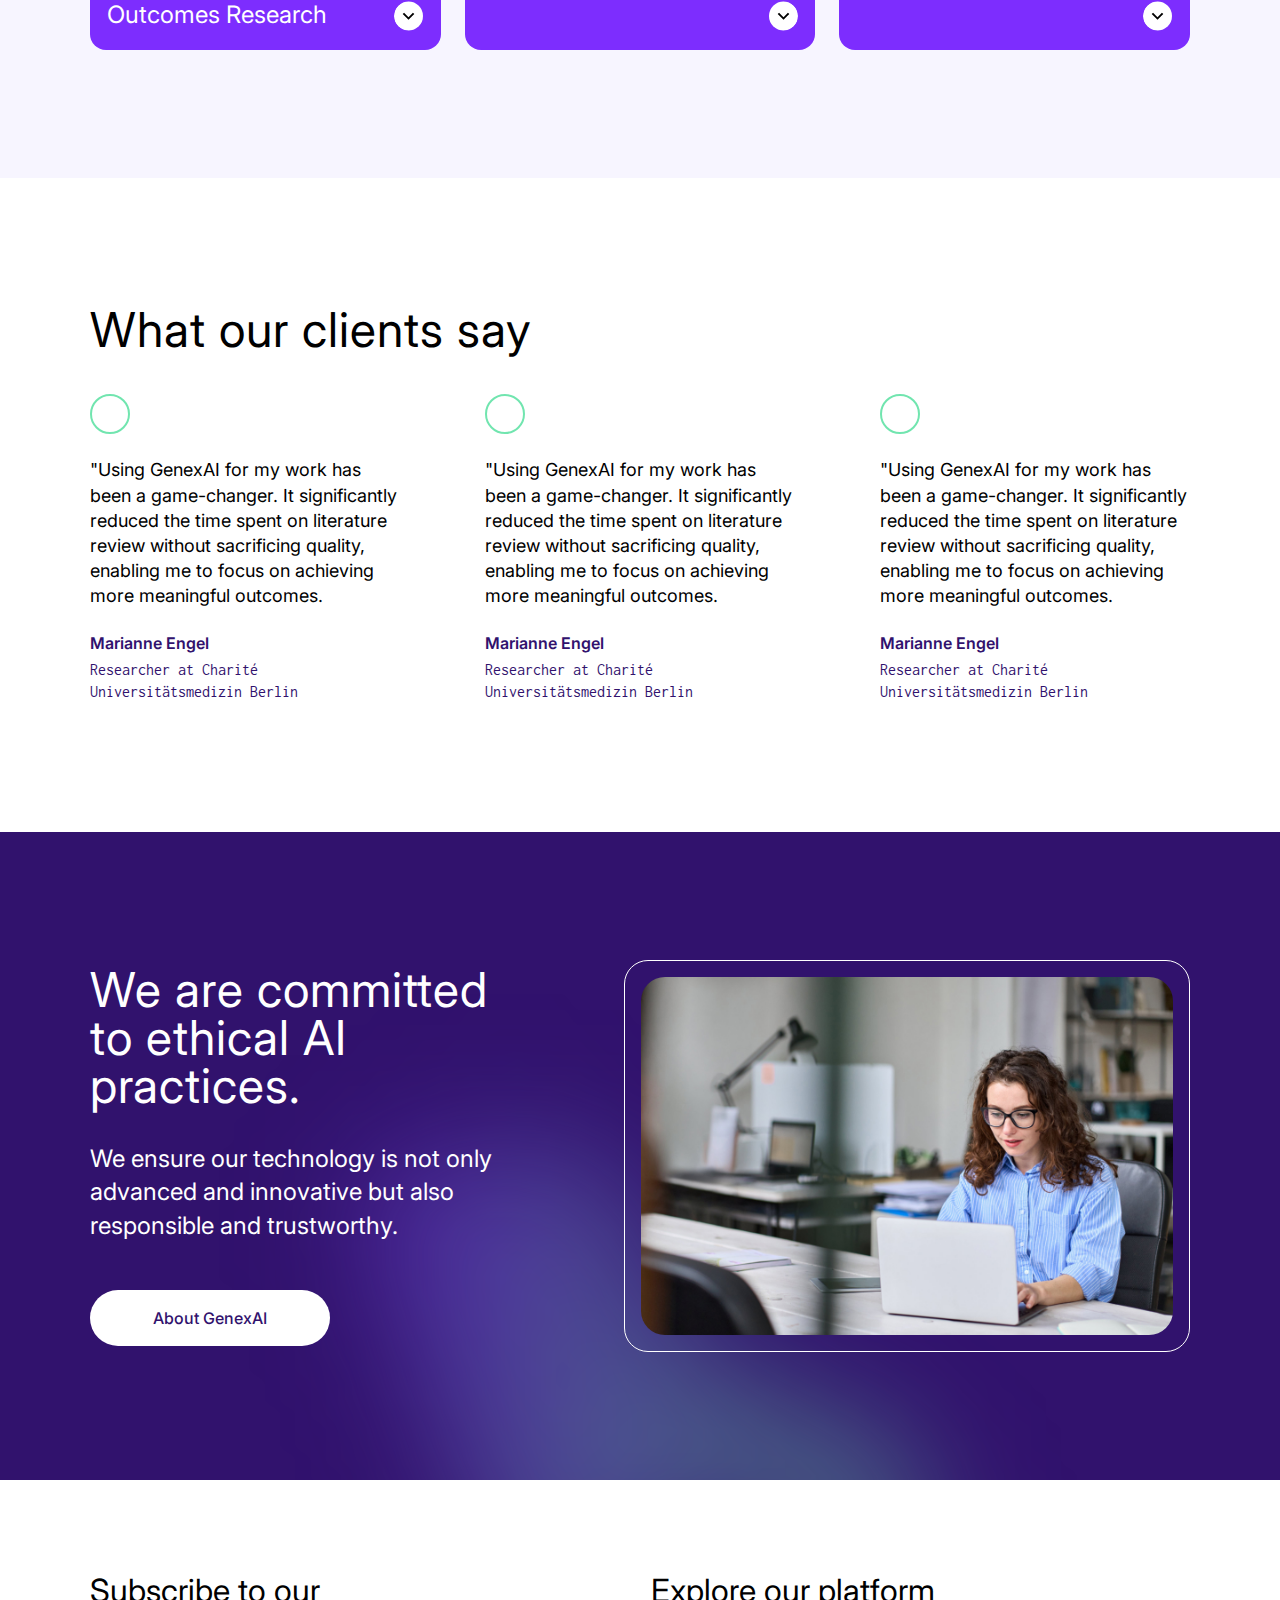
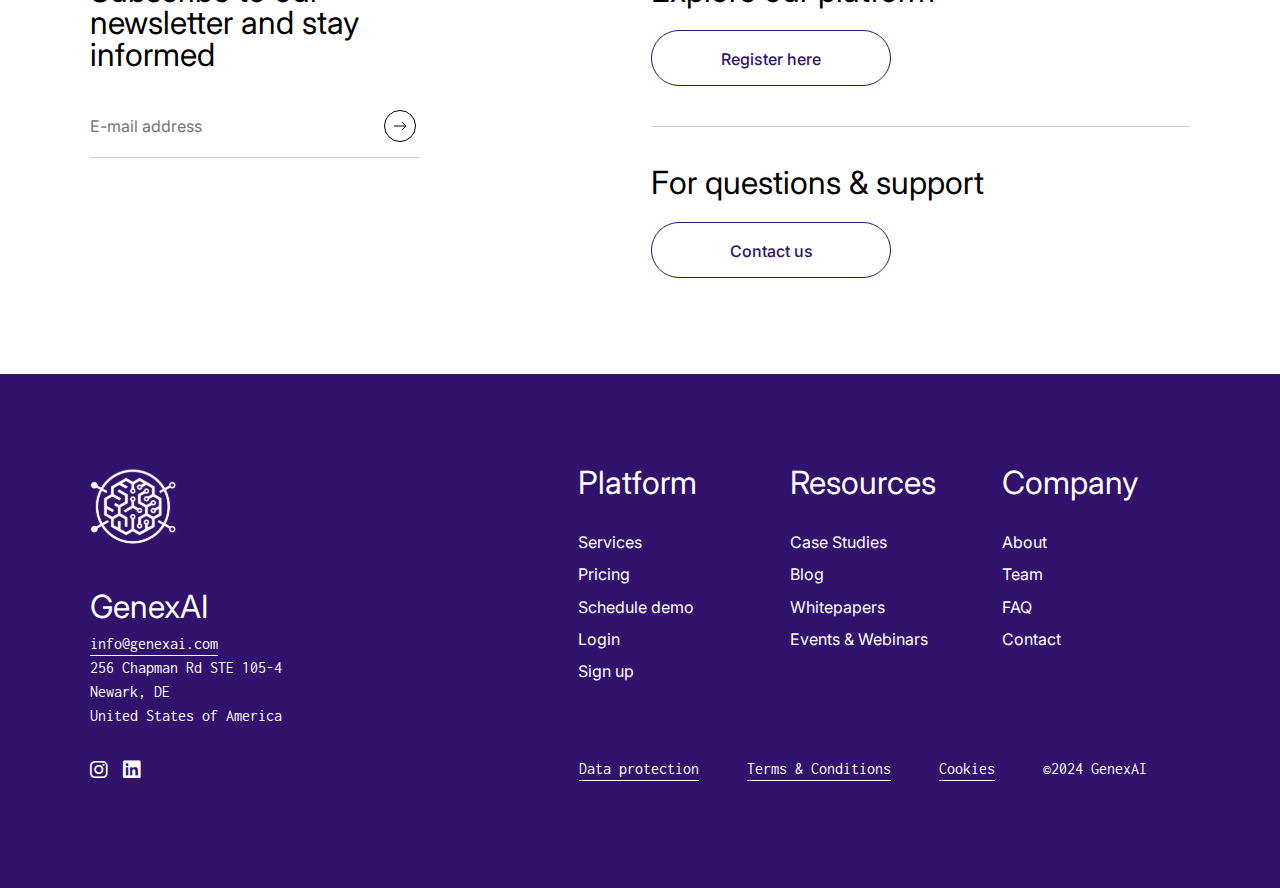
==== commit cc9482a2: "add" ====
--- a/html/index.html
+++ b/html/index.html
@@ -57,16 +57,19 @@
 						<div class="login">
 							<a href="#"><img src="img/icon-1.svg" alt="">Log in</a>
 						</div>
-						<div class="reg">
-							<a href="#" class="btn-head">Register now</a>
-						</div>
-						<div class="open-menu">
-							<a href="#">
-								<span></span>
-								<span></span>
-								<span></span>
-							</a>
-						</div>
+						<div class="btn-right">
+							<div class="reg">
+								<a href="#" class="btn-head">Register now</a>
+							</div>
+							<div class="open-menu">
+								<a href="#">
+									<span></span>
+									<span></span>
+									<span></span>
+								</a>
+							</div>
+						</div>
+
 					</div>
 				</nav>
 			</div>
@@ -541,6 +544,7 @@
 	<script src="js/swiper.js"></script>
 	<script src="js/jquery.fancybox.min.js"></script>
 	<script src="js/jquery.nice-select.min.js"></script>
+	<script src="js/jquery.sticky.js"></script>
 	<script src="js/script.js"></script>
 </body>
 </html>--- a/html/css/styles.css
+++ b/html/css/styles.css
@@ -130,7 +130,7 @@
 /*-----------------------------HOME-PAGE---------------------------*/
 header {
   position: relative;
-  z-index: 10; }
+  z-index: 999; }
 
 .top-line {
   padding: 20px 0 11px;
@@ -326,7 +326,7 @@
     margin-bottom: 32px; }
     .home-banner h1 b, .home-banner h1 strong {
       color: #71e5af;
-      font-weight: 400; }
+      font-weight: 700; }
   .home-banner p {
     color: white;
     font-size: 24px;
@@ -1039,7 +1039,7 @@
     margin-bottom: 31px; }
     .solutions-banner h1 b, .solutions-banner h1 strong {
       color: #71e5af;
-      font-weight: 400; }
+      font-weight: 700; }
   .solutions-banner p {
     color: #fff;
     font-size: 24px;
@@ -1372,7 +1372,8 @@
 /*---------------------------END-SOLUTIONS-PAGE---------------------------*/
 /*---------------------------PRICING-PAGE---------------------------*/
 .pricing-banner {
-  padding: 79px 0 97px; }
+  padding: 79px 0 97px;
+  background: #fbfaff; }
   .pricing-banner .breadcrumb li {
     color: #000; }
     .pricing-banner .breadcrumb li a {
@@ -1383,7 +1384,7 @@
     margin-bottom: 128px; }
     .pricing-banner h1 b, .pricing-banner h1 strong {
       color: #7d2dfe;
-      font-weight: 400; }
+      font-weight: 700; }
   .pricing-banner .item {
     margin-bottom: 30px;
     display: -webkit-box;
@@ -1814,5 +1815,358 @@
     margin-bottom: 29px; }
 
 /*-------------------------END-ABOUT-PAGE---------------------------*/
-
+/*-------------------------FAQ-PAGE---------------------------*/
+.faq-banner {
+  padding: 78px 0 50px;
+  color: #000;
+  background: #fbfaff; }
+  .faq-banner .breadcrumb {
+    margin-bottom: 22px; }
+    .faq-banner .breadcrumb li {
+      color: #000; }
+      .faq-banner .breadcrumb li a {
+        color: #000; }
+  .faq-banner p {
+    font-size: 24px;
+    font-weight: 400;
+    line-height: 140%; }
+    .faq-banner p a {
+      display: inline-block;
+      position: relative; }
+      .faq-banner p a:after {
+        position: absolute;
+        bottom: 3px;
+        left: 0;
+        content: '';
+        width: 100%;
+        height: 1px;
+        background: #000;
+        -webkit-transition: all .4s ease;
+        transition: all .4s ease;
+        -webkit-transform-origin: left;
+                transform-origin: left; }
+      .faq-banner p a:hover:after {
+        -webkit-transform: scaleX(0);
+                transform: scaleX(0); }
+  .faq-banner h1 {
+    margin-bottom: 40px; }
+    .faq-banner h1 b, .faq-banner h1 strong {
+      font-weight: 700;
+      color: #7d2dfe; }
+
+.faq-block {
+  padding: 78px 0 100px; }
+  .faq-block h2 {
+    text-align: left; }
+  .faq-block .accordion {
+    margin-bottom: 97px; }
+  .faq-block .accordion:last-child {
+    margin-bottom: 0; }
+
+.faq .is-active .accordion-thumb:after {
+  -webkit-transform: scale(1, -1);
+          transform: scale(1, -1); }
+
+.faq .accordion-thumb {
+  height: auto;
+  min-height: 66px; }
+
+/*------------------------END-FAQ-PAGE---------------------------*/
+/*------------------------TEAM-PAGE---------------------------*/
+.team {
+  padding: 37px 0 128px; }
+  .team .content-width {
+    display: -webkit-box;
+    display: -ms-flexbox;
+    display: flex;
+    -webkit-box-pack: justify;
+        -ms-flex-pack: justify;
+            justify-content: space-between;
+    -ms-flex-wrap: wrap;
+        flex-wrap: wrap; }
+  .team .title-wrap {
+    width: 400px; }
+  .team .text-wrap {
+    width: calc(100% - 457px);
+    padding: 32px 0 0; }
+  .team h2 {
+    margin-bottom: 25px; }
+  .team .item {
+    margin-bottom: 88px;
+    display: -webkit-box;
+    display: -ms-flexbox;
+    display: flex;
+    -webkit-box-pack: justify;
+        -ms-flex-pack: justify;
+            justify-content: space-between;
+    -ms-flex-wrap: wrap;
+        flex-wrap: wrap; }
+    .team .item figure {
+      width: 142px;
+      height: 142px; }
+      .team .item figure img {
+        width: 100%;
+        height: 100%;
+        -o-object-position: center;
+           object-position: center;
+        -o-object-fit: cover;
+           object-fit: cover;
+        border-radius: 100%;
+        border: 1px solid #31126d; }
+    .team .item .text {
+      width: calc(100% - 181px); }
+      .team .item .text p {
+        margin-bottom: 15px; }
+      .team .item .text .color {
+        color: #7d2dfe;
+        font-family: "Inconsolata", monospace;
+        font-size: 16px;
+        font-weight: 400;
+        line-height: 140%;
+        margin-bottom: 4px; }
+      .team .item .text h3 {
+        margin-bottom: 15px; }
+      .team .item .text .link a {
+        font-size: 16px;
+        font-weight: 500;
+        line-height: 24px;
+        color: #000;
+        display: inline-block;
+        position: relative; }
+        .team .item .text .link a:after {
+          position: absolute;
+          bottom: 3px;
+          left: 0;
+          content: '';
+          width: 100%;
+          height: 1px;
+          background: #000;
+          -webkit-transition: all .4s ease;
+          transition: all .4s ease;
+          -webkit-transform-origin: left;
+                  transform-origin: left; }
+        .team .item .text .link a:hover:after {
+          -webkit-transform: scaleX(0);
+                  transform: scaleX(0); }
+  .team .item:last-child {
+    margin-bottom: 0; }
+
+.research-team {
+  padding: 126px 0 128px;
+  background: #7d2dfe;
+  color: #fff; }
+  .research-team .content {
+    width: 825px;
+    margin: auto;
+    max-width: 100%; }
+  .research-team p {
+    color: #fff;
+    margin-bottom: 47px; }
+  .research-team h2 {
+    margin-bottom: 32px; }
+  .research-team .btn-wrap {
+    display: -webkit-box;
+    display: -ms-flexbox;
+    display: flex;
+    -ms-flex-wrap: wrap;
+        flex-wrap: wrap;
+    grid-gap: 14px;
+    margin-bottom: 97px; }
+  .research-team figure {
+    margin: 0 0 100px; }
+    .research-team figure img {
+      width: 100%;
+      height: auto;
+      border: 1px solid white;
+      border-radius: 24px; }
+  .research-team .btn-wrap:last-child {
+    margin-bottom: 0; }
+  .research-team .btn-white:hover {
+    background: #000; }
+
+/*-----------------------END-TEAM-PAGE---------------------------*/
+/*-----------------------PAPER-PAGE---------------------------*/
+.download-white-paper {
+  padding: 38px 0 128px;
+  border-bottom: 1px solid #31126d; }
+  .download-white-paper .content-width {
+    display: -webkit-box;
+    display: -ms-flexbox;
+    display: flex;
+    -webkit-box-pack: justify;
+        -ms-flex-pack: justify;
+            justify-content: space-between;
+    -ms-flex-wrap: wrap;
+        flex-wrap: wrap; }
+  .download-white-paper .text {
+    width: 44%; }
+  .download-white-paper h3 {
+    margin-bottom: 23px; }
+  .download-white-paper p {
+    margin-bottom: 24px; }
+  .download-white-paper ul {
+    margin: -7px 0 30px; }
+    .download-white-paper ul li {
+      padding-left: 29px;
+      position: relative;
+      font-size: 16px;
+      font-weight: 600;
+      line-height: 24px;
+      font-family: "Inconsolata", monospace;
+      margin-bottom: 7px;
+      letter-spacing: 1.5px; }
+      .download-white-paper ul li:before {
+        position: absolute;
+        top: 0;
+        left: 0;
+        content: url("../img/icon-11.svg"); }
+  .download-white-paper figure {
+    width: 51%;
+    display: -webkit-box;
+    display: -ms-flexbox;
+    display: flex;
+    -webkit-box-pack: center;
+        -ms-flex-pack: center;
+            justify-content: center;
+    -webkit-box-align: end;
+        -ms-flex-align: end;
+            align-items: flex-end;
+    height: 484px;
+    border-radius: 24px;
+    background: #f7f5ff;
+    overflow: hidden; }
+  .download-white-paper .btn-wrap {
+    margin-top: 48px; }
+
+/*----------------------END-PAPER-PAGE---------------------------*/
+/*----------------------EVENTS-PAGE---------------------------*/
+.blog {
+  padding: 38px 0 128px;
+  border-bottom: 1px solid #31126d; }
+  .blog h3 {
+    margin-bottom: 39px; }
+  .blog .content {
+    display: -webkit-box;
+    display: -ms-flexbox;
+    display: flex;
+    -ms-flex-wrap: wrap;
+        flex-wrap: wrap;
+    grid-gap: 24px 24px; }
+  .blog .item {
+    width: calc(33.33% - 16px);
+    border-radius: 16px; }
+    .blog .item figure {
+      margin-bottom: 32px; }
+      .blog .item figure a {
+        display: block;
+        overflow: hidden;
+        height: 241px; }
+        .blog .item figure a img {
+          width: 100%;
+          height: 100%;
+          -o-object-fit: cover;
+             object-fit: cover;
+          -o-object-position: center;
+             object-position: center;
+          -webkit-transition: all .4s ease;
+          transition: all .4s ease;
+          border-radius: 16px 16px 0px 0px; }
+        .blog .item figure a:hover img {
+          -webkit-transform: scale(1.02);
+                  transform: scale(1.02); }
+    .blog .item .text {
+      padding: 0 25px 32px;
+      border-radius: 0px 0px 16px 16px;
+      background: #fff; }
+      .blog .item .text h3 {
+        margin-bottom: 30px;
+        min-height: 96px; }
+        .blog .item .text h3 a {
+          display: block; }
+          .blog .item .text h3 a:hover {
+            color: #7d2dfe; }
+    .blog .item .top {
+      display: -webkit-box;
+      display: -ms-flexbox;
+      display: flex;
+      -ms-flex-wrap: wrap;
+          flex-wrap: wrap;
+      -webkit-box-pack: justify;
+          -ms-flex-pack: justify;
+              justify-content: space-between;
+      grid-gap: 15px;
+      margin-bottom: 34px; }
+      .blog .item .top .label p {
+        border: 1px solid #7d2dfe;
+        border-radius: 101px;
+        height: 24px;
+        padding: 0 15px;
+        font-size: 12px;
+        font-weight: 400;
+        line-height: 22px;
+        letter-spacing: 0.5px;
+        font-family: "Inconsolata", monospace;
+        color: #7d2dfe;
+        margin: 0; }
+      .blog .item .top ul {
+        display: -webkit-box;
+        display: -ms-flexbox;
+        display: flex;
+        -ms-flex-wrap: wrap;
+            flex-wrap: wrap; }
+        .blog .item .top ul li {
+          color: black;
+          font-family: "Inconsolata", monospace;
+          font-size: 16px;
+          font-weight: 400;
+          line-height: 140%; }
+        .blog .item .top ul li + li {
+          padding-left: 10px;
+          margin-left: 10px;
+          position: relative; }
+          .blog .item .top ul li + li:before {
+            position: absolute;
+            top: 4px;
+            bottom: 4px;
+            width: 1px;
+            content: '';
+            background: #000;
+            left: 0; }
+    .blog .item .link a {
+      display: inline-block;
+      position: relative;
+      color: #525252;
+      font-size: 16px;
+      font-weight: 500;
+      line-height: 24px; }
+      .blog .item .link a:after {
+        position: absolute;
+        bottom: 3px;
+        left: 0;
+        width: 100%;
+        height: 1px;
+        content: '';
+        -webkit-transition: all .4s ease;
+        transition: all .4s ease;
+        background: #525252;
+        -webkit-transform-origin: left;
+                transform-origin: left; }
+      .blog .item .link a:hover:after {
+        -webkit-transform: scaleX(0);
+                transform: scaleX(0); }
+  .blog .content {
+    margin-bottom: 130px; }
+  .blog .content:last-child {
+    margin-bottom: 0; }
+
+.blog-shadow {
+  padding-top: 99px; }
+  .blog-shadow .item {
+    -webkit-box-shadow: 0px 5px 13px 0px rgba(0, 0, 0, 0.08);
+            box-shadow: 0px 5px 13px 0px rgba(0, 0, 0, 0.08); }
+
+.team, .blog, .download-white-paper, .faq-block {
+  background: #fbfaff; }
+
+/*---------------------END-EVENTS-PAGE---------------------------*/
 /*# sourceMappingURL=styles.css.map */--- a/html/css/responsive.css
+++ b/html/css/responsive.css
@@ -28,10 +28,23 @@
     left: -100px; }
 
   .pricing-banner .item-3 {
-    padding: 30px 20px; } }
+    padding: 30px 20px; }
+
+  .blog .item .text {
+    padding: 0 15px 25px; }
+
+  .blog .item .top ul li {
+    font-size: 14px; }
+
+  .blog .item .text h3 {
+    font-size: 28px;
+    min-height: 84px; } }
 @media (max-width: 1199px) {
   .content-width {
     width: 960px; }
+
+  .faq-banner h1:last-child {
+    margin-bottom: 0; }
 
   .btn-head {
     height: 38px;
@@ -39,8 +52,33 @@
     font-size: 14px; }
 
   .top-line .btn-wrap .btn-head {
-    width: 140px;
-    display: none; }
+    width: 140px; }
+
+  .top-line .btn-right {
+    display: -webkit-box;
+    display: -ms-flexbox;
+    display: flex;
+    -webkit-box-orient: vertical;
+    -webkit-box-direction: reverse;
+        -ms-flex-direction: column-reverse;
+            flex-direction: column-reverse;
+    overflow: hidden;
+    height: 38px;
+    -webkit-box-pack: end;
+        -ms-flex-pack: end;
+            justify-content: flex-end;
+    -webkit-box-align: end;
+        -ms-flex-align: end;
+            align-items: flex-end;
+    -webkit-transition: all .4s ease;
+    transition: all .4s ease;
+    position: relative;
+    top: 3px; }
+
+  .is-down .top-line .btn-right {
+    -webkit-box-pack: start;
+        -ms-flex-pack: start;
+            justify-content: flex-start; }
 
   .top-line .top-menu {
     display: none; }
@@ -49,7 +87,7 @@
     display: none; }
 
   .open-menu {
-    margin: 16px 0 0 30px;
+    margin: 13px 0 0 30px;
     display: block; }
     .open-menu a {
       display: -webkit-box;
@@ -324,10 +362,39 @@
     padding: 70px 0; }
 
   .download figure {
-    padding: 25px 25px 0; } }
+    padding: 25px 25px 0; }
+
+  .faq-banner p {
+    font-size: 20px; }
+
+  .team .title-wrap {
+    width: 100%;
+    margin-bottom: 30px; }
+
+  .team .text-wrap {
+    width: 100%;
+    padding: 0; }
+
+  .team {
+    padding: 30px 0 70px; }
+
+  .research-team {
+    padding: 70px 0; }
+
+  .blog .item {
+    width: calc(50% - 12px); }
+
+  .blog .content {
+    margin-bottom: 70px; } }
 @media (max-width: 991px) {
   .content-width {
     width: 720px; }
+
+  .blog-shadow {
+    padding-top: 40px; }
+
+  .faq h2 {
+    margin-bottom: 30px; }
 
   .home-banner figure {
     width: 65%;
@@ -485,7 +552,21 @@
     margin-bottom: 30px; }
 
   .download .text {
-    width: 100%; } }
+    width: 100%; }
+
+  .download-white-paper figure {
+    width: 100%;
+    -webkit-box-ordinal-group: 1;
+        -ms-flex-order: 0;
+            order: 0;
+    padding: 25px 25px 0;
+    margin-bottom: 30px; }
+
+  .download-white-paper .text {
+    width: 100%;
+    -webkit-box-ordinal-group: 3;
+        -ms-flex-order: 2;
+            order: 2; } }
 @media (max-width: 767px) {
   .content-width {
     width: 540px; }
@@ -504,7 +585,16 @@
 
   .graph-block-2x .item {
     width: 100%;
-    margin-bottom: 25px; } }
+    margin-bottom: 25px; }
+
+  .download-white-paper figure {
+    height: auto; }
+
+  .faq-banner {
+    padding-top: 40px; }
+
+  .blog .item {
+    width: 100%; } }
 @media (max-width: 575px) {
   .content-width {
     width: 100%;
@@ -514,7 +604,7 @@
     width: 24px; }
 
   .open-menu {
-    margin: 16px 4px 0 30px; }
+    margin: 13px 4px 0 30px; }
 
   .open-menu a span + span {
     margin-top: 5px; }
@@ -831,6 +921,40 @@
   .drives .item {
     border-bottom: 1px solid #f7f7f7;
     padding-bottom: 30px;
-    margin-bottom: 30px; } }
+    margin-bottom: 30px; }
+
+  .faq .accordion-thumb p {
+    font-size: 18px; }
+
+  .faq {
+    padding: 50px 0; }
+
+  .faq-block .accordion {
+    margin-bottom: 50px; }
+
+  .faq h2 {
+    margin-bottom: 15px; }
+
+  .faq-banner h1 {
+    font-size: 40px; }
+
+  .team .item figure {
+    width: 70px;
+    height: 70px; }
+
+  .team .item .text {
+    width: calc(100% - 100px); }
+
+  .team .item {
+    margin-bottom: 40px; }
+
+  .research-team .btn-wrap {
+    margin-bottom: 40px; }
+
+  .research-team figure img {
+    border-radius: 12px; }
+
+  .research-team figure {
+    margin-bottom: 40px; } }
 
 /*# sourceMappingURL=responsive.css.map */